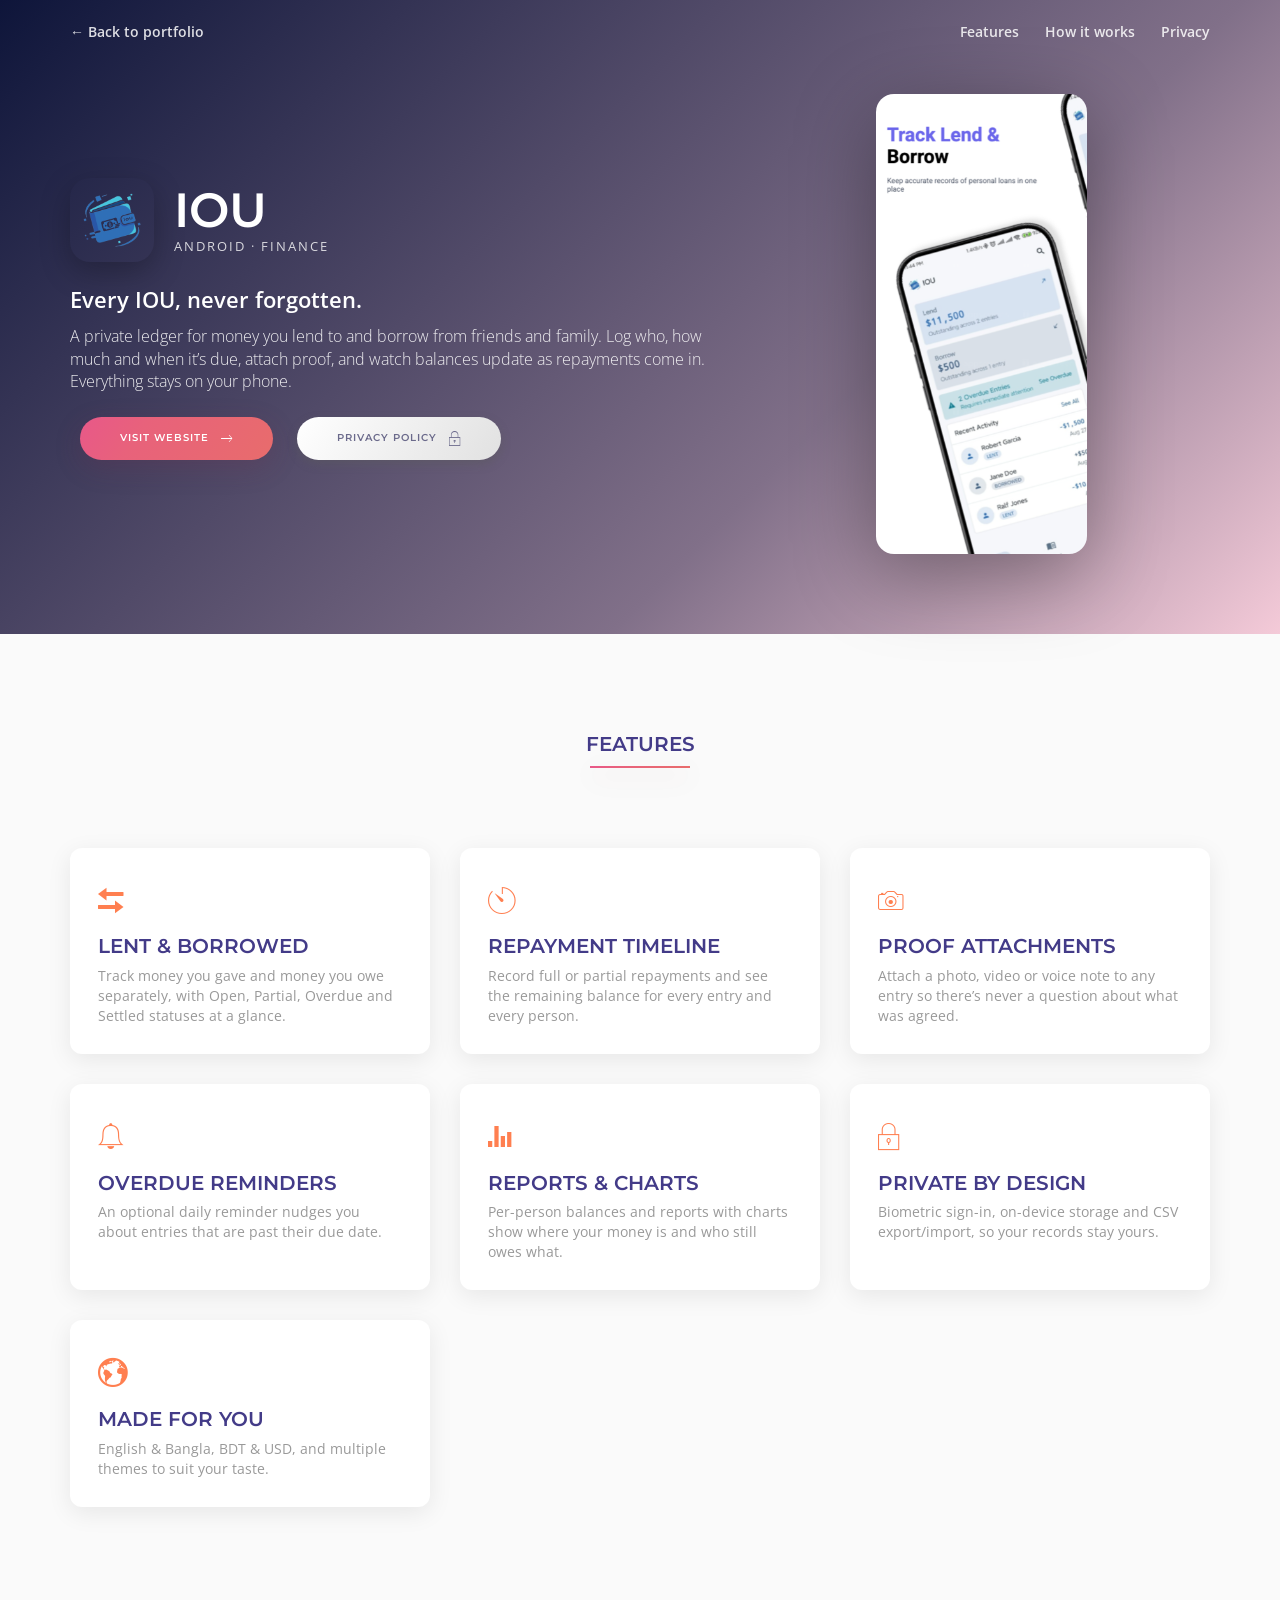
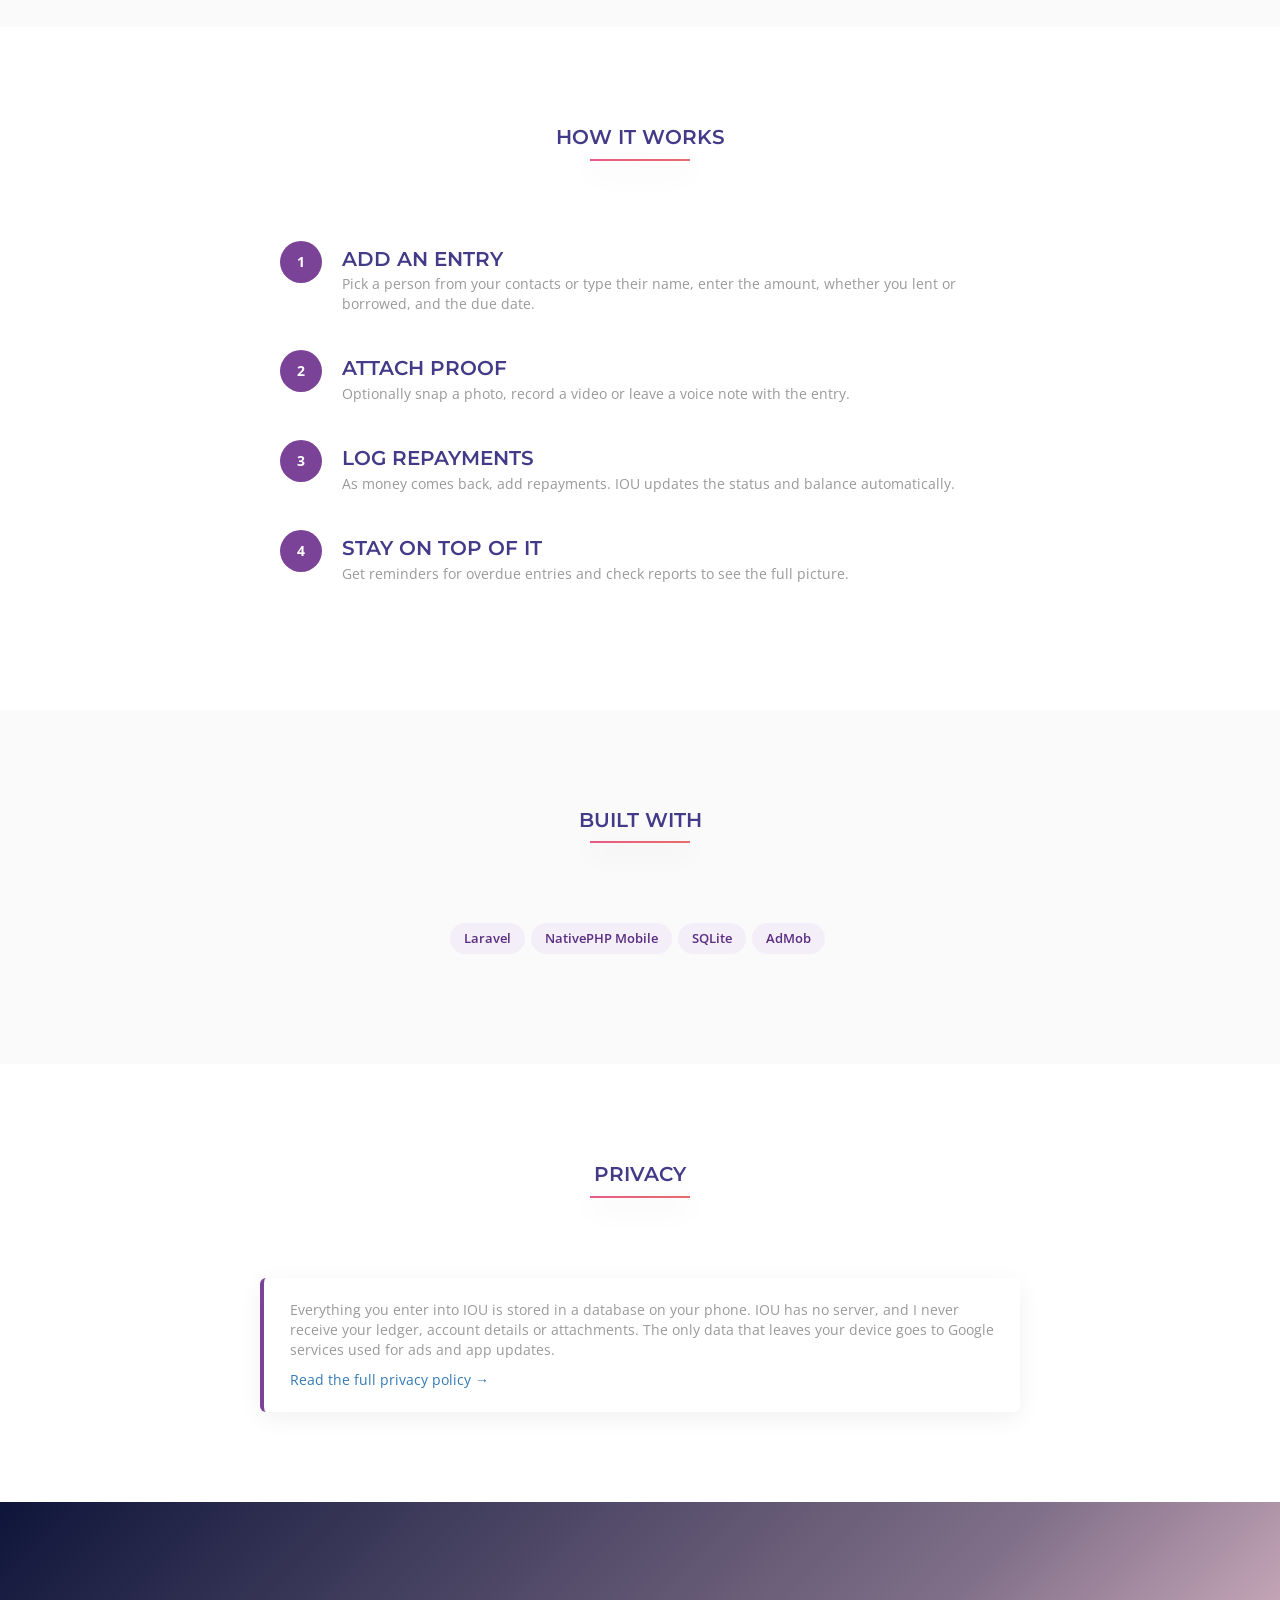
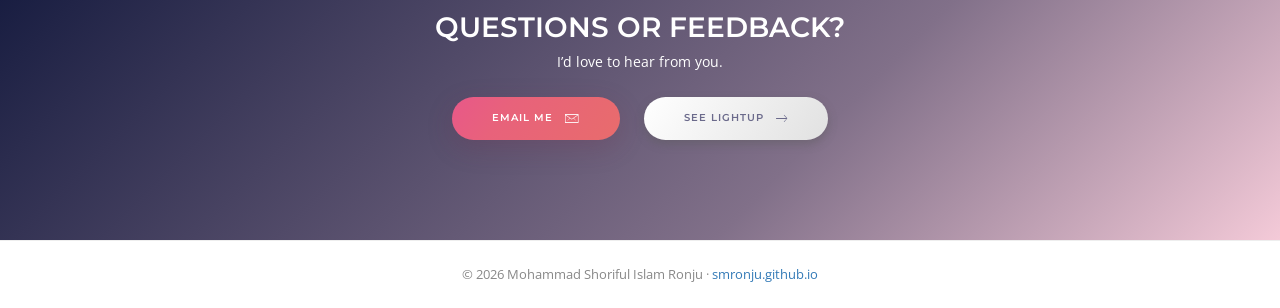
==== iou.html @ 8b8ef230 "Add IOU and LightUp app pages with privacy policies and update navigation links" ====
<!DOCTYPE html>
<html lang="en">
  <head>
    <meta charset="utf-8">
    <meta name="viewport" content="width=device-width, initial-scale=1, shrink-to-fit=no">
    <meta name="description" content="IOU — every IOU, never forgotten. A private Android ledger for money you lend and borrow, by Mohammad Shoriful Islam Ronju.">
    <title>IOU | Every IOU, never forgotten</title>
    <link rel="stylesheet" href="css/bootstrap.min.css">
    <link href="https://fonts.googleapis.com/css?family=Montserrat:400,700" rel="stylesheet">
    <link href="https://fonts.googleapis.com/css?family=Open+Sans:400,600,700" rel="stylesheet">
    <link rel="stylesheet" href="css/ionicons.min.css">
    <link rel="stylesheet" href="css/style.css">
    <link rel="stylesheet" href="css/app-page.css">
  </head>
  <body>
    <div class="gradient-violat">
      <header class="app-topbar">
        <div class="container app-topbar-inner">
          <a href="index.html#apps">&larr; Back to portfolio</a>
          <nav>
            <a href="#features">Features</a>
            <a href="#how-it-works">How it works</a>
            <a href="#privacy">Privacy</a>
          </nav>
        </div>
      </header>

      <section class="app-hero">
        <div class="container">
          <div class="row">
            <div class="col-md-7 col-sm-7 app-hero-text">
              <div class="app-hero-id">
                <img src="images/apps/iou.png" alt="IOU app icon">
                <div>
                  <h1 class="cta-heading text-white">IOU</h1>
                  <p class="text-white">Android &middot; Finance</p>
                </div>
              </div>
              <p class="text-white tagline">Every IOU, never forgotten.</p>
              <p class="text-white lead">A private ledger for money you lend to and borrow from friends and family. Log who, how much and when it&rsquo;s due, attach proof, and watch balances update as repayments come in. Everything stays on your phone.</p>
              <div class="cta-btn-group">
                <a class="btn btn-orange border-none btn-rounded-corner" href="https://iou.haaturey.com" target="_blank" rel="noopener">Visit website <span class="icon-on-button"><i class="ion-ios-arrow-thin-right"></i></span></a>
                <a class="btn btn-white border-none btn-rounded-corner" href="privacy-iou.html">Privacy policy <span class="icon-on-button"><i class="ion-ios-locked-outline"></i></span></a>
              </div>
            </div>
            <div class="col-md-5 col-sm-5 app-hero-media sm-display-none">
              <img class="rounded-card" src="images/apps/iou-slide.png" alt="IOU app screenshot showing lent and borrowed balances">
            </div>
          </div>
        </div>
      </section>
    </div>

    <section id="features" class="padding-top-bottom-90" style="background:#fafafa">
      <div class="container">
        <div class="heading-wraper text-center margin-bottom-80">
          <h4>features</h4>
          <hr class="heading-devider gradient-orange">
        </div>
        <div class="row feature-grid">
          <div class="col-md-4 col-sm-6">
            <div class="feature-card">
              <i class="ion-arrow-swap"></i>
              <h4>Lent &amp; borrowed</h4>
              <p>Track money you gave and money you owe separately, with Open, Partial, Overdue and Settled statuses at a glance.</p>
            </div>
          </div>
          <div class="col-md-4 col-sm-6">
            <div class="feature-card">
              <i class="ion-ios-timer-outline"></i>
              <h4>Repayment timeline</h4>
              <p>Record full or partial repayments and see the remaining balance for every entry and every person.</p>
            </div>
          </div>
          <div class="col-md-4 col-sm-6">
            <div class="feature-card">
              <i class="ion-ios-camera-outline"></i>
              <h4>Proof attachments</h4>
              <p>Attach a photo, video or voice note to any entry so there&rsquo;s never a question about what was agreed.</p>
            </div>
          </div>
          <div class="col-md-4 col-sm-6">
            <div class="feature-card">
              <i class="ion-ios-bell-outline"></i>
              <h4>Overdue reminders</h4>
              <p>An optional daily reminder nudges you about entries that are past their due date.</p>
            </div>
          </div>
          <div class="col-md-4 col-sm-6">
            <div class="feature-card">
              <i class="ion-stats-bars"></i>
              <h4>Reports &amp; charts</h4>
              <p>Per-person balances and reports with charts show where your money is and who still owes what.</p>
            </div>
          </div>
          <div class="col-md-4 col-sm-6">
            <div class="feature-card">
              <i class="ion-ios-locked-outline"></i>
              <h4>Private by design</h4>
              <p>Biometric sign-in, on-device storage and CSV export/import, so your records stay yours.</p>
            </div>
          </div>
          <div class="col-md-4 col-sm-6">
            <div class="feature-card">
              <i class="ion-earth"></i>
              <h4>Made for you</h4>
              <p>English &amp; Bangla, BDT &amp; USD, and multiple themes to suit your taste.</p>
            </div>
          </div>
        </div>
      </div>
    </section>

    <section id="how-it-works" class="padding-top-bottom-90">
      <div class="container">
        <div class="heading-wraper text-center margin-bottom-80">
          <h4>how it works</h4>
          <hr class="heading-devider gradient-orange">
        </div>
        <ol class="how-steps">
          <li>
            <h4>Add an entry</h4>
            <p>Pick a person from your contacts or type their name, enter the amount, whether you lent or borrowed, and the due date.</p>
          </li>
          <li>
            <h4>Attach proof</h4>
            <p>Optionally snap a photo, record a video or leave a voice note with the entry.</p>
          </li>
          <li>
            <h4>Log repayments</h4>
            <p>As money comes back, add repayments. IOU updates the status and balance automatically.</p>
          </li>
          <li>
            <h4>Stay on top of it</h4>
            <p>Get reminders for overdue entries and check reports to see the full picture.</p>
          </li>
        </ol>
      </div>
    </section>

    <section id="built-with" class="padding-top-bottom-90" style="background:#fafafa">
      <div class="container text-center">
        <div class="heading-wraper text-center margin-bottom-80">
          <h4>built with</h4>
          <hr class="heading-devider gradient-orange">
        </div>
        <p><span class="skill-tag">Laravel</span><span class="skill-tag">NativePHP Mobile</span><span class="skill-tag">SQLite</span><span class="skill-tag">AdMob</span></p>
      </div>
    </section>

    <section id="privacy" class="padding-top-bottom-90">
      <div class="container">
        <div class="heading-wraper text-center margin-bottom-80">
          <h4>privacy</h4>
          <hr class="heading-devider gradient-orange">
        </div>
        <div class="privacy-note">
          <p>Everything you enter into IOU is stored in a database on your phone. IOU has no server, and I never receive your ledger, account details or attachments. The only data that leaves your device goes to Google services used for ads and app updates.</p>
          <p><a href="privacy-iou.html">Read the full privacy policy &rarr;</a></p>
        </div>
      </div>
    </section>

    <section class="gradient-violat cta padding-top-bottom-90">
      <div class="container text-center">
        <h3 class="cta-heading text-white">Questions or feedback?</h3>
        <p class="text-white">I&rsquo;d love to hear from you.</p>
        <div class="cta-btn-group">
          <a class="btn btn-orange border-none btn-rounded-corner" href="mailto:smronju@gmail.com">Email me <span class="icon-on-button"><i class="ion-ios-email-outline"></i></span></a>
          <a class="btn btn-white border-none btn-rounded-corner" href="lightup.html">See LightUp <span class="icon-on-button"><i class="ion-ios-arrow-thin-right"></i></span></a>
        </div>
      </div>
    </section>

    <footer class="app-footer">&copy; <span id="year"></span> Mohammad Shoriful Islam Ronju &middot; <a href="index.html">smronju.github.io</a></footer>
    <script>document.getElementById('year').textContent = new Date().getFullYear();</script>
  </body>
</html>
---- css/style.css ----
/****************************************TYPOGRAPHY ***************************************************/
body{
	font-family: 'Open Sans', sans-serif;
	font-size: 14px;
	color: #999999;
}
h1,h2,h3,h4,h5,h6{
	font-family: 'Montserrat', sans-serif;
	color: #433b88;
	font-weight: 600;
	text-transform: uppercase;
}
h1{
	font-size: 3.998em;
}
h2{
	font-size: 2.827em;
}
h3{
	font-size: 1.999em;
}
h4{
	font-size: 1.414em;
}
p{
	font-size: 1em;
	color: #999999;

}

.btn{
	font-family: 'Montserrat', sans-serif;
	font-size: 0.707em;
	text-transform: uppercase;
	font-weight: 600;
	padding:12px 40px;
	box-shadow: 0px 4px 10px 0px rgba(91, 91, 91, 0.45);
	line-height: 1;
	transition: all .5s ease;
	letter-spacing: 1px;
}

.btn-link{
	padding:0;
	box-shadow: none;
}
.icon-on-button{
	margin-left: 8px;
}
.icon-on-button i{
	font-size: 18px;
	vertical-align: middle;
}
.navbar{
	background-color: transparent !important;
	border-color: transparent !important;
	border:0px;
	padding-top: 30px;
	transition: all .5s ease;
}
.navbar-brand{
	padding: 0;
}
.navbar-brand img{
	max-height: 50px;
}
.navbar-default .navbar-nav>li>a {
    font-family: 'Montserrat', sans-serif;
    color: #fff;
    text-transform: uppercase;
}
.navbar-default .navbar-nav>li>a, .navbar-default .navbar-nav>li>a:focus, .navbar-default .navbar-nav>li>a:hover {
    color: #fff;
    background-color: transparent;
}
.navbar-default .navbar-nav>li>a:hover{
	color: #e86c6c;
}
.navbar-nav>li>a.btn-navbar:hover{
	color: #fff;
}
.navbar-default .navbar-nav>.active>a, .navbar-default .navbar-nav>.active>a:focus, .navbar-default .navbar-nav>.active>a:hover {
    color: #fff;
    background-color: transparent;
}
.navbar-nav>li>a.btn-navbar{
	padding-left: 40px;
	padding-right: 40px;
}
.navbar-divider{
	width:100%;
	height: 1px;
	border:0px;
	background-color: rgba(255,255,255,0.1);
	transition: all .5s ease;
}
.colored-nav {
    padding-top: 15px;
    padding-bottom: 15px;
}
.colored-nav .navbar-divider{
	display: none;
}
.cta{
	color: #fff;
}
.cta-btn-group{
	margin-top: 15px;
}
.cta-btn-group .btn{
	margin: 10px;
}
.btn-orange.focus, .btn-orange:focus,.btn-orange.active, .btn-orange:active {
    color: #fff;
    background-color: #286090;
    border-color: #122b40;
}
.btn-white.focus, .btn-white:focus,.btn-white.active, .btn-white:active {
    color: #fff;
    background-color: #286090;
    border-color: #122b40;
}
.btn-violat.focus, .btn-violat:focus,.btn-violat.active, .btn-violat:active {
    color: #fff;
    background-color: #286090;
    border-color: #122b40;
}
/*******************************************HEADER***************************************************/
header{
	background-color: #b7b7b7;
	position: relative;
	display: block;
}
/*******************************************SLIDER HOME***************************************************/
.sliding-card-with-bottom-image .image-container img{
	position: relative;
    margin: 0 auto;
    padding-top: 90px;
}
.image-right-slide-bg{
	background-repeat: no-repeat !important;
    background-position-x: 100%!important;
    background-size: auto 100%!important;
    padding: 18rem 0;
}
.slider-para{
	font-size: 1.414em;
	font-family: 'Montserrat', sans-serif;
}
/*******************************************SLIDER***************************************************/
.slider-content-wraper{
	padding-top: 150px;
	padding-bottom: 150px;
	text-align: center;
	color: #fff;
}

/*******************************************FEATURE**************************************************/
/*.feature{
	position: relative;
	overflow:hidden;
}
.feature-right-image{
	position: absolute;
	width: 100%;
	height: 100%;
}*/
.feature-wiget{
	padding-top: 15px;
	padding-bottom: 15px;
}
.feature-wiget h4, .feature-wiget i{
	color: #433b88;
}
.feature-wiget i{
	font-size: 36px;
}
.feature-wiget h4{
	text-transform: uppercase;
}
.bottom-line{
	position: relative;
	margin-bottom: 20px;
}

.bottom-line:after{
	content: '';
	position: absolute;
	top: 100%;
	width: 35px;
	height: 2px;
	background-color: #0e153a;
	left: 0;
	margin-top: 7px;
	margin-bottom: 5px;
}
/*******************************************CARD*****************************************************/
.card{
	box-shadow: 0px 4px 15px 0px rgba(191, 195, 198, 0.29);
}
.card-title{
	color: #5a5a5a;
	text-transform: initial;
}
.card-block{
	padding:4rem;
}
/*******************************************TESTIMONIAL**********************************************/
.heading-wraper{
	margin-bottom: 120px;
}
.heading-wraper h3{
	color: #fff;
	text-transform: uppercase;
}
.heading-wraper .heading-devider{
	margin:0 auto;
	width: 100px;
	height: 2px;
	border:0px;
}
.testimonial-container{
	background-color: #fff;
	box-shadow: 0px 8px 21px 0px rgba(26, 31, 66, 0.29);
}
.testimonial-content{
	padding: 2rem 8rem;
    position: relative;
    top: -45px;
    color: #5a5a5a;
    font-weight: 600;
}
.testimonial-speech{
	font-size: 16px;
	text-align: center;
	font-family: 'Open Sans', sans-serif;
	color: #5a5a5a;
}
.testimonial-container .client-details{
	position: relative;
	top: -45px;
}
.testimonial-container .client-details img{
	border-radius: 50%;
	margin-bottom: 25px;
}
.client-designation{
	margin-bottom: 0px;
	font-size: 10px;
	text-transform: uppercase;
	color: #999999;
	font-family: 'Montserrat', sans-serif;
}
.client-name{
	margin-bottom: 0px;
	font-size: 16px;
	font-family: 'Montserrat', sans-serif;
	text-transform: capitalize;
	font-weight: 400;
}
ul.social-list{
	margin: 0;
	padding: 0;
	list-style-type: none;
}
ul.social-list li{
	margin: 0;
	padding: 0;
	display: inline-block;
}
ul.social-list li a{
	display: block;
    font-size: 2rem;
    padding: 0.2rem;
    color: #999999;
}
ul.social-list li a:hover, ul.social-list li a:focus{
	color: #0e153a;
}

.owl-wrapper-outer{
	padding-top: 60px;
	margin-top: -60px;
}
/*******************************************CUSTOMER SUPPORT*****************************************/
.customer-support-content{
	padding-left: 15px;
	padding-right: 15px;
}
/*******************************************SUBSCRIPTION*********************************************/
.sunscription-wraper-outer{
	box-shadow: 0px 8px 21px 0px rgba(191, 195, 198, 0.29);
}
.subscription-wraper h3{
	text-transform: uppercase;
	color: #433b88;
}
.subscription-wraper p{
	color: #5a5a5a;
}
.subscription-form .form-group{
	width: 65%;
	margin: 0 auto;
}
.subscription-form .form-control{
	border-radius: 50px;
	margin-bottom: 25px;
	margin-top: 25px;
	height: 40px;
}
.newsletter{
	background-color: #f1f6fa
}

/*******************************************FOOTER***************************************************/
.footer-list-wiget h4{
	color: #433b88;
	text-transform: uppercase;
}
.footer-list-wiget .list-group-item{
	border: 0px;
	background-color: transparent!important;
	padding-left: 0;
	font-family: 'Open Sans', sans-serif;
	color: #999999;
}
.footer-devider{
	background-color: rgb(235, 235, 235);
}
.footer-end-line{
	height: 25px;
	background-color: #433b88;
	width: 100%;
	margin: 0;
	padding: 0;

}
.logo-colored,.logo-white{
	display: inline-block;
    font-size: 28px;
    font-weight: 600;
    text-transform: uppercase;
}
.logo-colored img,.logo-white img{
	display: inline-block;
    text-transform: uppercase;
    max-height: 50px;
    margin-right: 10px;

}
.logo-white{
	color: #fff;
}
.logo-colored{
	color: #e8617d;
}
.footer-left-content{
	margin-bottom: 50px;
}
.footer-left-content .content{
	margin-top: 15px;
}
.footer-list-wiget .list-group{
	margin-top: 26px;
}
.padding-top-120{
	padding-top: 120px;
}
/*******************************************ELEMENT STYLES*******************************************/
.btn-orange,.btn-violat{
	color: #fff;
}
.btn-violat,.gradient-violat {
  background-image: -moz-linear-gradient( 135deg, rgb(244,202,216) 0%, rgb(129,112,137) 35%, rgb(14,21,58) 100%);
  background-image: -webkit-linear-gradient( 135deg, rgb(244,202,216) 0%, rgb(129,112,137) 35%, rgb(14,21,58) 100%);
  background-image: -ms-linear-gradient( 135deg, rgb(244,202,216) 0%, rgb(129,112,137) 35%, rgb(14,21,58) 100%);
}
.btn-orange,.gradient-orange {
  background-image: -webkit-linear-gradient(35deg, rgb(232,88,137) 0%, rgb(232,98,123) 32%, rgb(232,108,108) 100%);
  background-image: -o-linear-gradient(35deg, rgb(232,88,137) 0%, rgb(232,98,123) 32%, rgb(232,108,108) 100%);
  background-image: linear-gradient(125deg, rgb(232,88,137) 0%, rgb(232,98,123) 32%, rgb(232,108,108) 100%);
  box-shadow: 0px 8px 27px 0px rgba(116, 44, 69, 0.21);
}

.btn-white,.gradient-white{
	background-image:
    linear-gradient(125deg, #ffffff, #e1e1e1);
    color: #6b6a8b;
}
.border-none{
	border: 0px !important;
}
.btn-rounded-corner{
	border-radius: 50px;
}
.btn-video{
	display: inline-block;
	vertical-align: middle;
	white-space: nowrap;
	cursor: pointer;
    -webkit-user-select: none;
}
.text-center{
	text-align: center;
}
.img-responsive{
	max-width:100%;
}
.text-violat{
	color: #6b6a8b;
}
.padding-top-bottom-120{
	padding-top: 120px;
	padding-bottom: 120px;
}
.padding-top-bottom-90{
	padding-top: 90px;
	padding-bottom: 90px;
}
.bg-image{
	background-repeat: no-repeat !important;
    background-size: cover !important;
    background-position: center!important;
}
.margin-bottom-30{
	margin-bottom: 30px;
}
.margin-top-30{
	margin-top: 3  0px;
}
.overflow-x-hidden{
	overflow-x: hidden;
}
.text-white{
	color: #fff;
}
.bg-fit{
	background-repeat: no-repeat !important;
    background-size: cover !important;
    background-position: center !important;
}
.bg-image-fit-50{
	background-repeat: no-repeat !important;
    background-position-x: 100%!important;
    background-size: 50% 100% !important;
}
.btn-navbar{
	line-height: 1;
}
.btn-link i{
	font-size: 18px;
    vertical-align: middle;
}
.btn-video{
	text-transform: uppercase;
	transition: all .5s ease;
}
.btn-video:hover{
	text-decoration: none;
	color: #e86c6c;
}
.btn-video:hover .icon-rounded{
  border-color: #e86c6c;
  box-shadow: 0px 8px 27px 0px rgba(116, 44, 69, 0.21);
  color: #e86c6c;
}
.btn.gradient-orange:hover{
	background-color: #e86c6c!important;
	background-image: none!important;
}
.btn-orange.active, .btn-orange:active{
	color: #fff;
	background-image: -webkit-linear-gradient(35deg, rgb(232,88,137) 0%, rgb(232,98,123) 32%, rgb(232,108,108) 100%);
    background-image: -o-linear-gradient(35deg, rgb(232,88,137) 0%, rgb(232,98,123) 32%, rgb(232,108,108) 100%);
    background-image: linear-gradient(125deg, rgb(232,88,137) 0%, rgb(232,98,123) 32%, rgb(232,108,108) 100%);
    border:0px;
    border-color: transparent;
}
.btn-violat.active, .btn-violat:active{
	color: #fff;
	background-image: -moz-linear-gradient( 135deg, rgb(244,202,216) 0%, rgb(129,112,137) 35%, rgb(14,21,58) 100%);
    background-image: -webkit-linear-gradient( 135deg, rgb(244,202,216) 0%, rgb(129,112,137) 35%, rgb(14,21,58) 100%);
    background-image: -ms-linear-gradient( 135deg, rgb(244,202,216) 0%, rgb(129,112,137) 35%, rgb(14,21,58) 100%);
    border:0px;
    border-color: transparent;
}
.btn-violat:hover,.btn-white:hover{
	background-image: -webkit-linear-gradient(35deg, rgb(232,88,137) 0%, rgb(232,98,123) 32%, rgb(232,108,108) 100%);
    background-image: -o-linear-gradient(35deg, rgb(232,88,137) 0%, rgb(232,98,123) 32%, rgb(232,108,108) 100%);
    background-image: linear-gradient(125deg, rgb(232,88,137) 0%, rgb(232,98,123) 32%, rgb(232,108,108) 100%);
    border:0px;
    border-color: transparent;
}

.icon-rounded{
	width: 49px;
    height: 49px;
    display: inline-block;
    border-radius: 50%;
    background-color: #fff;
    vertical-align: middle;
    position: relative;
    margin-right: 5px;
    transition: all .5s ease;
}
.icon-rounded i{
	font-size: 3rem;
	line-height: 30px;
	height:30px;
	width: 30px;
	margin: auto;
	position: absolute;
	top: 0; left: 0; bottom: 0; right: 0;
	margin-left: 12px;
	transition: all .5s ease;

}
/*******************************************BACKGROUND-STYLES****************************************/
.bg-transparent{
	background-color: transparent;
}
.max-width-100{
	max-width: 100% !important;
}
.italic{
	font-style: italic;
}
.blog-category{
	text-transform: uppercase;
	color: #433b88 !important;
	font-weight: 600;
}
.margin-bottom-80{
	margin-bottom: 80px;
}
.margin-bottom-25{
	margin-bottom:25px;
}
.padding-top-90{
	padding-top: 90px;
}
.margin-top-bottom-30{
	margin-top: 30px;
	margin-bottom: 30px;
}
.bordered-ios{
	background-color: transparent;
	border-color: #fff;
	border:1px solid;
}

/*******************************************SCROLL TOP ICON*****************************************/
.display-none{
	display: none;
	transition: all .5s ease;
}
.scroll-top-div {
    position: fixed;
    width: 45px;
    height: 45px;
    top: calc(100vh - 70px);
    left: calc(100vw - 62px);
    cursor: pointer;
    transition: all .5s ease;
}
.scroll-top-icon-container{
	position: relative;
    display: table;
    width: 100%;
    height: 100%;
    background-image: -webkit-linear-gradient(35deg, rgb(232,88,137) 0%, rgb(232,98,123) 32%, rgb(232,108,108) 100%);
    background-image: -o-linear-gradient(35deg, rgb(232,88,137) 0%, rgb(232,98,123) 32%, rgb(232,108,108) 100%);
    background-image: linear-gradient(125deg, rgb(232,88,137) 0%, rgb(232,98,123) 32%, rgb(232,108,108) 100%);
    color: #fff;
}
.scroll-top-icon-container i{
	display: table-cell;
    vertical-align: middle;
    text-align: center;
    font-size: 28px;
}
/*******************************************OVERLAY*************************************************/
@media screen and (max-width: 768px) {
    .sm-padding-top-bottom-50-75 {
        padding-top: 50px;
        padding-bottom: 75px;
    }
    .testimonial-content{
    	padding:0.5rem 1rem;
    }
    .sm-display-none{
		display: none;
	}
	.image-right-slide-wraper .image-right-slide-content{
		text-align: center;
	}
	.image-right-slide-bg{
		background-image: none!important;
	}
	.image-right-slide-bg{
		padding:4rem 15px;
	}
	.home-slider h2{
		font-size: 1.999em;
	}
	.home-slider .slider-para{
		font-size: 1em;
	}
	.padding-top-bottom-120{
		padding-top: 75px;
		padding-bottom: 75px;
	}
	.padding-top-bottom-90{
		padding-top: 60px;
		padding-bottom: 60px;
	}
	.padding-top-120{
		padding-top: 75px;
	}
	.padding-top-90{
		padding-top: 60px;
	}
	.card-block{
		padding: 2rem;
	}
	.navbar{
	    background-image: -webkit-linear-gradient(305deg, rgb(232,88,137) 0%, rgb(232,98,123) 32%, rgb(232,108,108) 100%);
	    background-image: -o-linear-gradient(305deg, rgb(232,88,137) 0%, rgb(232,98,123) 32%, rgb(232,108,108) 100%);
	    background-image: linear-gradient(35deg, rgb(232,88,137) 0%, rgb(232,98,123) 32%, rgb(232,108,108) 100%);
	}
	.navbar-divider{
		display: none;
	}
	.navbar-toggle{
		margin-top: 2px;
	}
	.logo-colored img, .logo-white img{
		max-height: 40px;
	}
}
@media screen and (min-width: 769px){
	.image-right-slide-wraper{
		display: table;
		width: 100%;
	}
	.image-right-slide-wraper .image-right-slide-content{
		display: table-cell;
	    vertical-align: middle;
	    float: none;
	}
	.image-right-slide-wraper .image-container{
		float: none;
    	display: table-cell;
	}
}


/***************************************OWL CAROUSEL ******************************************************************/

.owl-theme .owl-controls .owl-page span{
	background: #fff;
}
.owl-theme .owl-controls .owl-buttons div{
	font-size: 45px;
	background-color: transparent;
	color: #fff;
}
.home-slider .owl-controls{
	position: absolute;
    width: 100%;
    top: calc(50% - 35px);
}
.home-slider .owl-buttons{
	position: relative;
}
.home-slider .owl-prev{
	position: absolute;
	left: 0;
}
.home-slider .owl-next{
	position: absolute;
	right: 0;
}
---- css/app-page.css ----
.app-topbar{padding:22px 0;background:transparent;}
.app-topbar-inner:before,.app-topbar-inner:after{display:none;}
.app-topbar-inner{display:flex;align-items:center;justify-content:space-between;}
.app-topbar a{color:#fff;opacity:.85;font-weight:600;}
.app-topbar a:hover,.app-topbar a:focus{color:#fff;opacity:1;text-decoration:none;}
.app-topbar nav a{margin-left:22px;}
.app-hero{padding:30px 0 80px;}
.app-hero > .container > .row{display:flex;align-items:center;flex-wrap:wrap;}
.app-hero-id{display:flex;align-items:center;margin-bottom:22px;}
.app-hero-id img{width:84px;height:84px;border-radius:20px;margin-right:20px;flex-shrink:0;box-shadow:0 10px 30px rgba(0,0,0,.25);}
.app-hero-id h1{font-size:48px;margin:0;}
.app-hero-id p{margin:0;opacity:.8;text-transform:uppercase;letter-spacing:2px;font-size:13px;}
.app-hero .tagline{font-size:22px;font-weight:600;margin-bottom:10px;}
.app-hero .lead{font-size:16px;opacity:.9;margin-bottom:10px;}
.app-hero-media{text-align:center;}
.app-hero-media img{max-height:460px;max-width:100%;filter:drop-shadow(0 20px 40px rgba(0,0,0,.35));}
.app-hero-media img.rounded-card{border-radius:18px;}
.app-hero-media img.logo-art{filter:none;}
.feature-grid{display:flex;flex-wrap:wrap;}
.feature-grid > [class*="col-"]{display:flex;}
.feature-card{background:#fff;border-radius:12px;box-shadow:0 6px 24px rgba(0,0,0,.08);padding:28px;margin-bottom:30px;width:100%;}
.feature-card i{font-size:34px;color:#ff7f50;display:block;margin-bottom:12px;}
.feature-card h4{margin:0 0 8px;}
.feature-card p{margin:0;}
.how-steps{counter-reset:step;list-style:none;padding:0;max-width:720px;margin:0 auto;}
.how-steps li{counter-increment:step;position:relative;padding:0 0 26px 62px;}
.how-steps li:before{content:counter(step);position:absolute;left:0;top:0;width:42px;height:42px;border-radius:50%;background:#7b4397;color:#fff;font-weight:700;text-align:center;line-height:42px;}
.how-steps h4{margin:0 0 4px;padding-top:8px;}
.skill-tag{display:inline-block;margin:0 6px 10px 0;padding:6px 14px;border-radius:20px;background:#f3eef8;color:#5a2d82;font-size:13px;font-weight:600;}
.privacy-note{max-width:760px;margin:0 auto;background:#fff;border-left:4px solid #7b4397;border-radius:6px;padding:22px 26px;box-shadow:0 6px 24px rgba(0,0,0,.06);}
.privacy-note p:last-child{margin-bottom:0;}
.app-footer{border-top:1px solid #eee;padding:24px 16px;text-align:center;color:#888;font-size:13px;}
@media (max-width:767px){
  .app-topbar nav{display:none;}
  .app-hero{padding:10px 0 50px;}
  .app-hero-id h1{font-size:36px;}
  .app-hero > .container > .row > [class*="col-"],.feature-grid > [class*="col-"]{width:100%;}
}
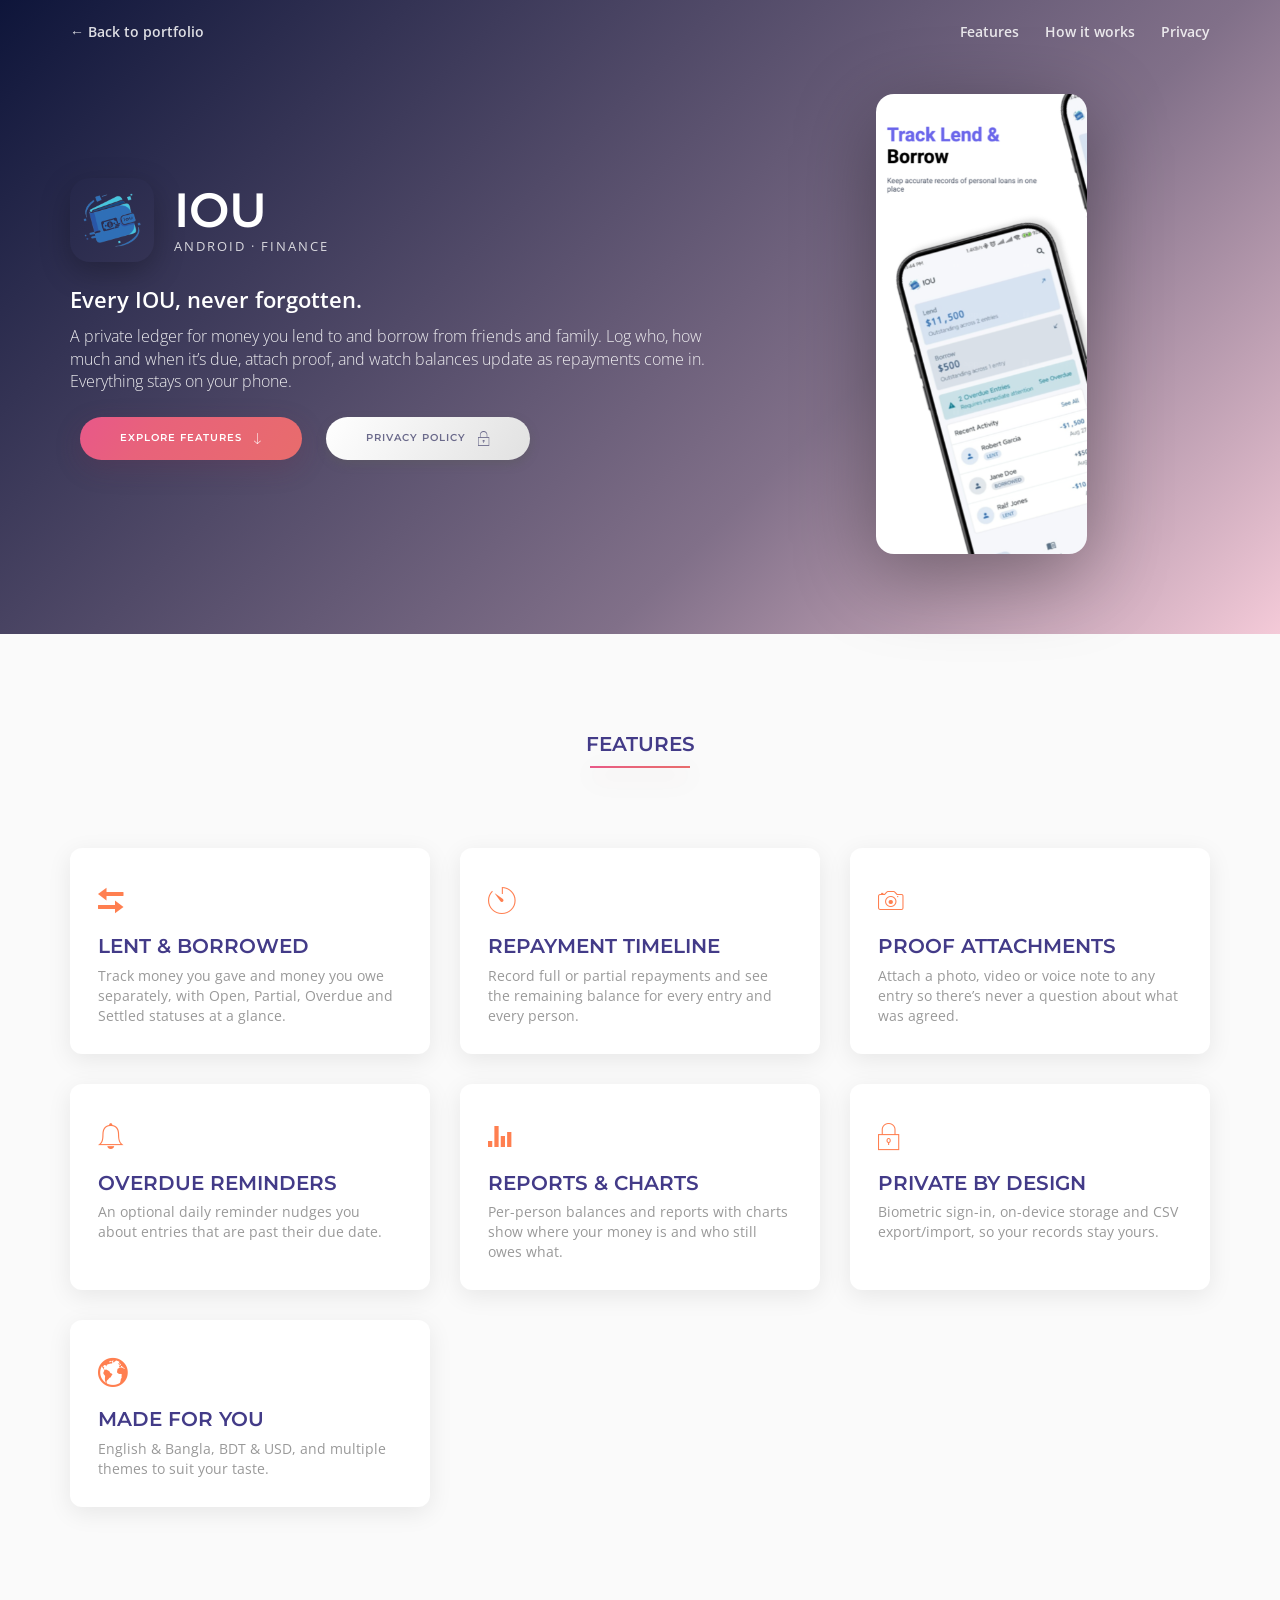
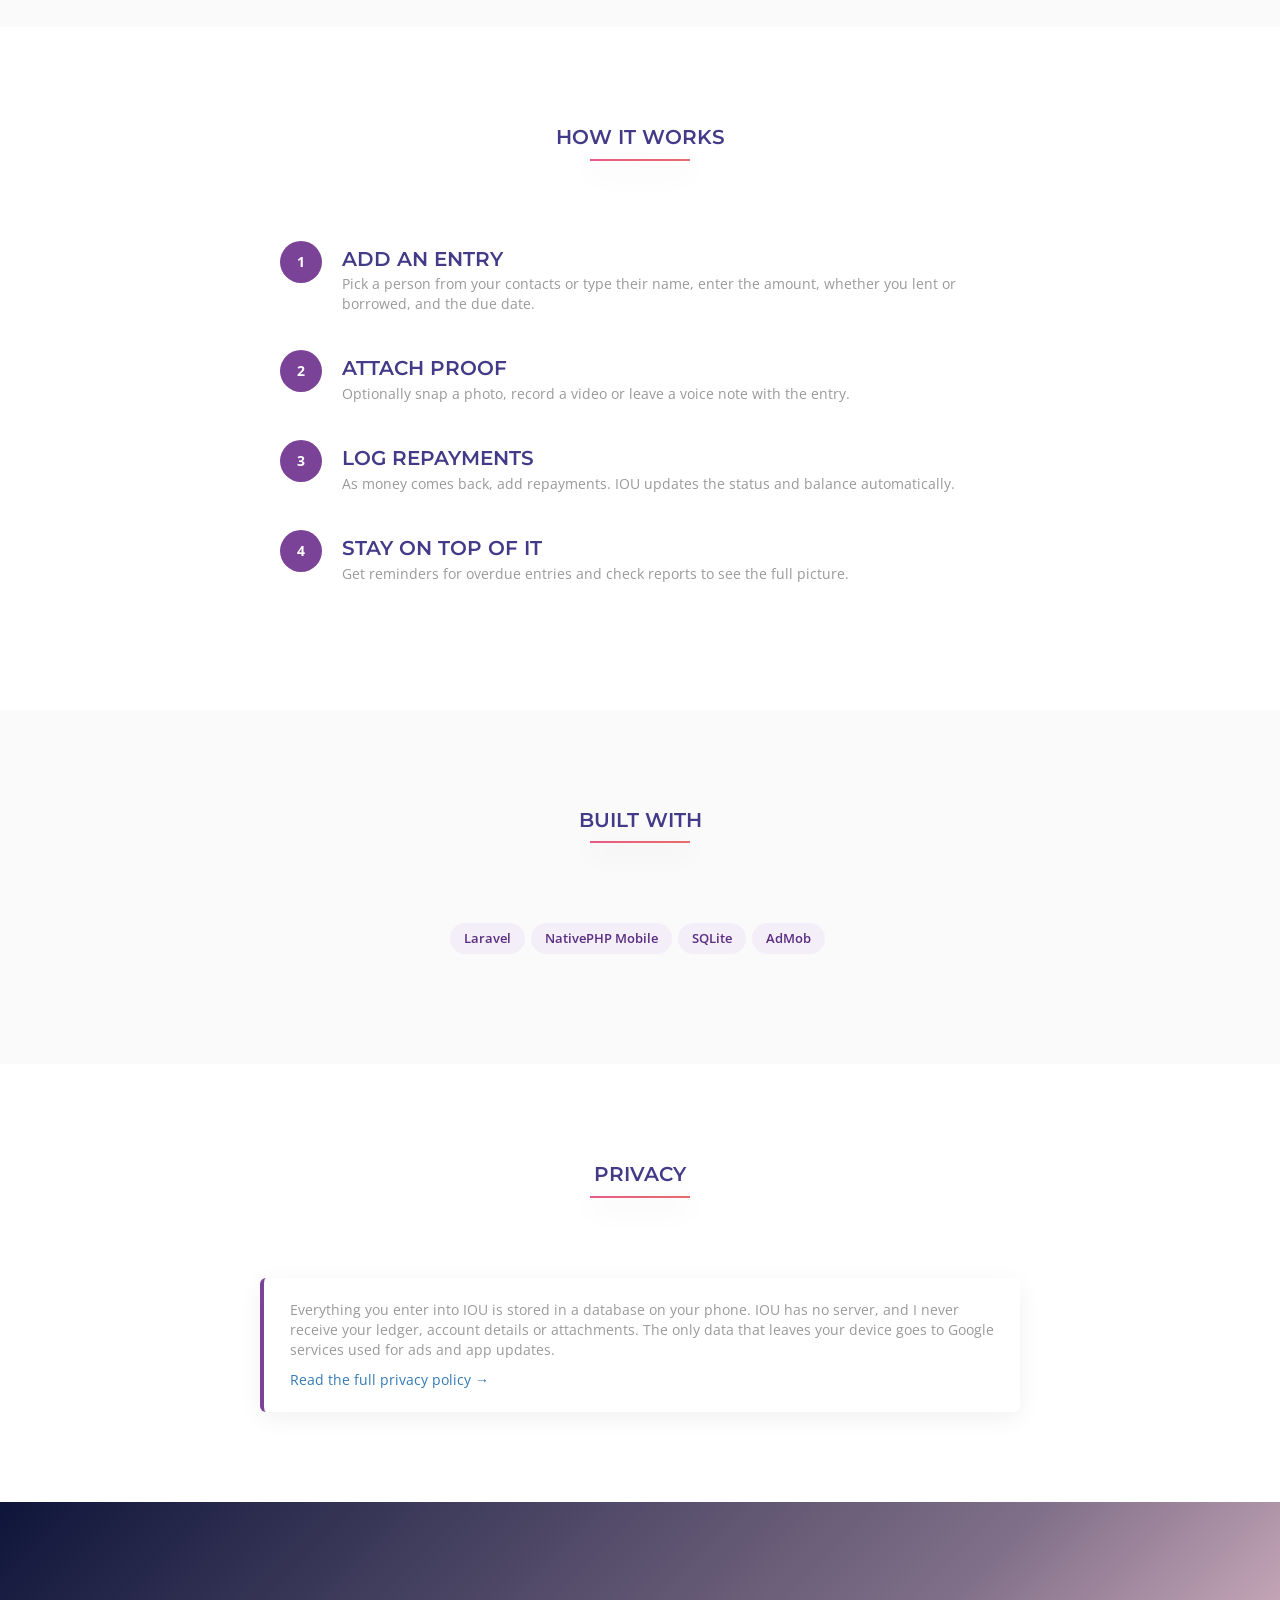
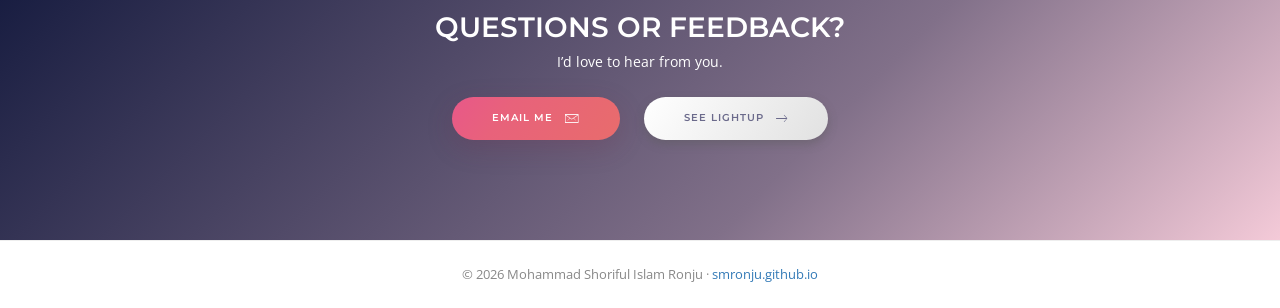
==== commit c879a9f3: "Update IOU app call-to-action button to link to features section" ====
--- a/iou.html
+++ b/iou.html
@@ -39,7 +39,7 @@
               <p class="text-white tagline">Every IOU, never forgotten.</p>
               <p class="text-white lead">A private ledger for money you lend to and borrow from friends and family. Log who, how much and when it&rsquo;s due, attach proof, and watch balances update as repayments come in. Everything stays on your phone.</p>
               <div class="cta-btn-group">
-                <a class="btn btn-orange border-none btn-rounded-corner" href="https://iou.haaturey.com" target="_blank" rel="noopener">Visit website <span class="icon-on-button"><i class="ion-ios-arrow-thin-right"></i></span></a>
+                <a class="btn btn-orange border-none btn-rounded-corner" href="#features">Explore features <span class="icon-on-button"><i class="ion-ios-arrow-thin-down"></i></span></a>
                 <a class="btn btn-white border-none btn-rounded-corner" href="privacy-iou.html">Privacy policy <span class="icon-on-button"><i class="ion-ios-locked-outline"></i></span></a>
               </div>
             </div>
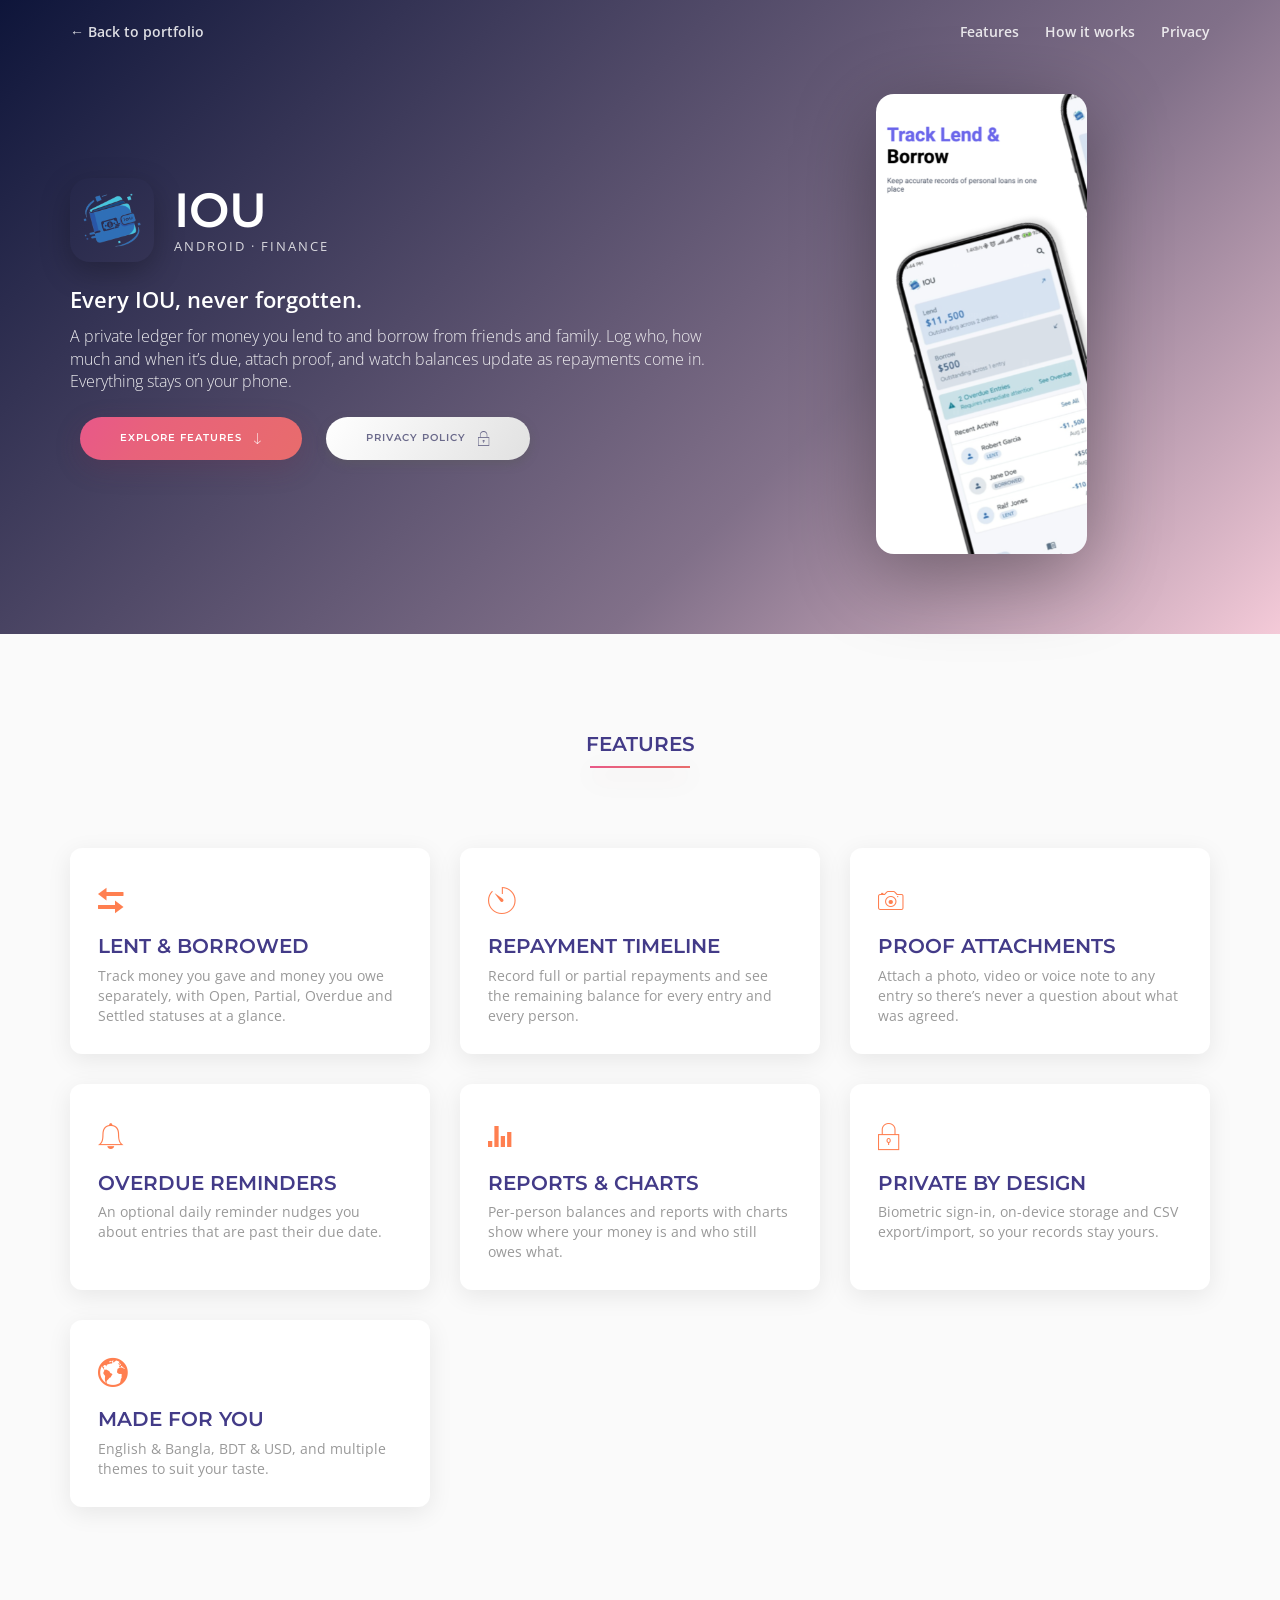
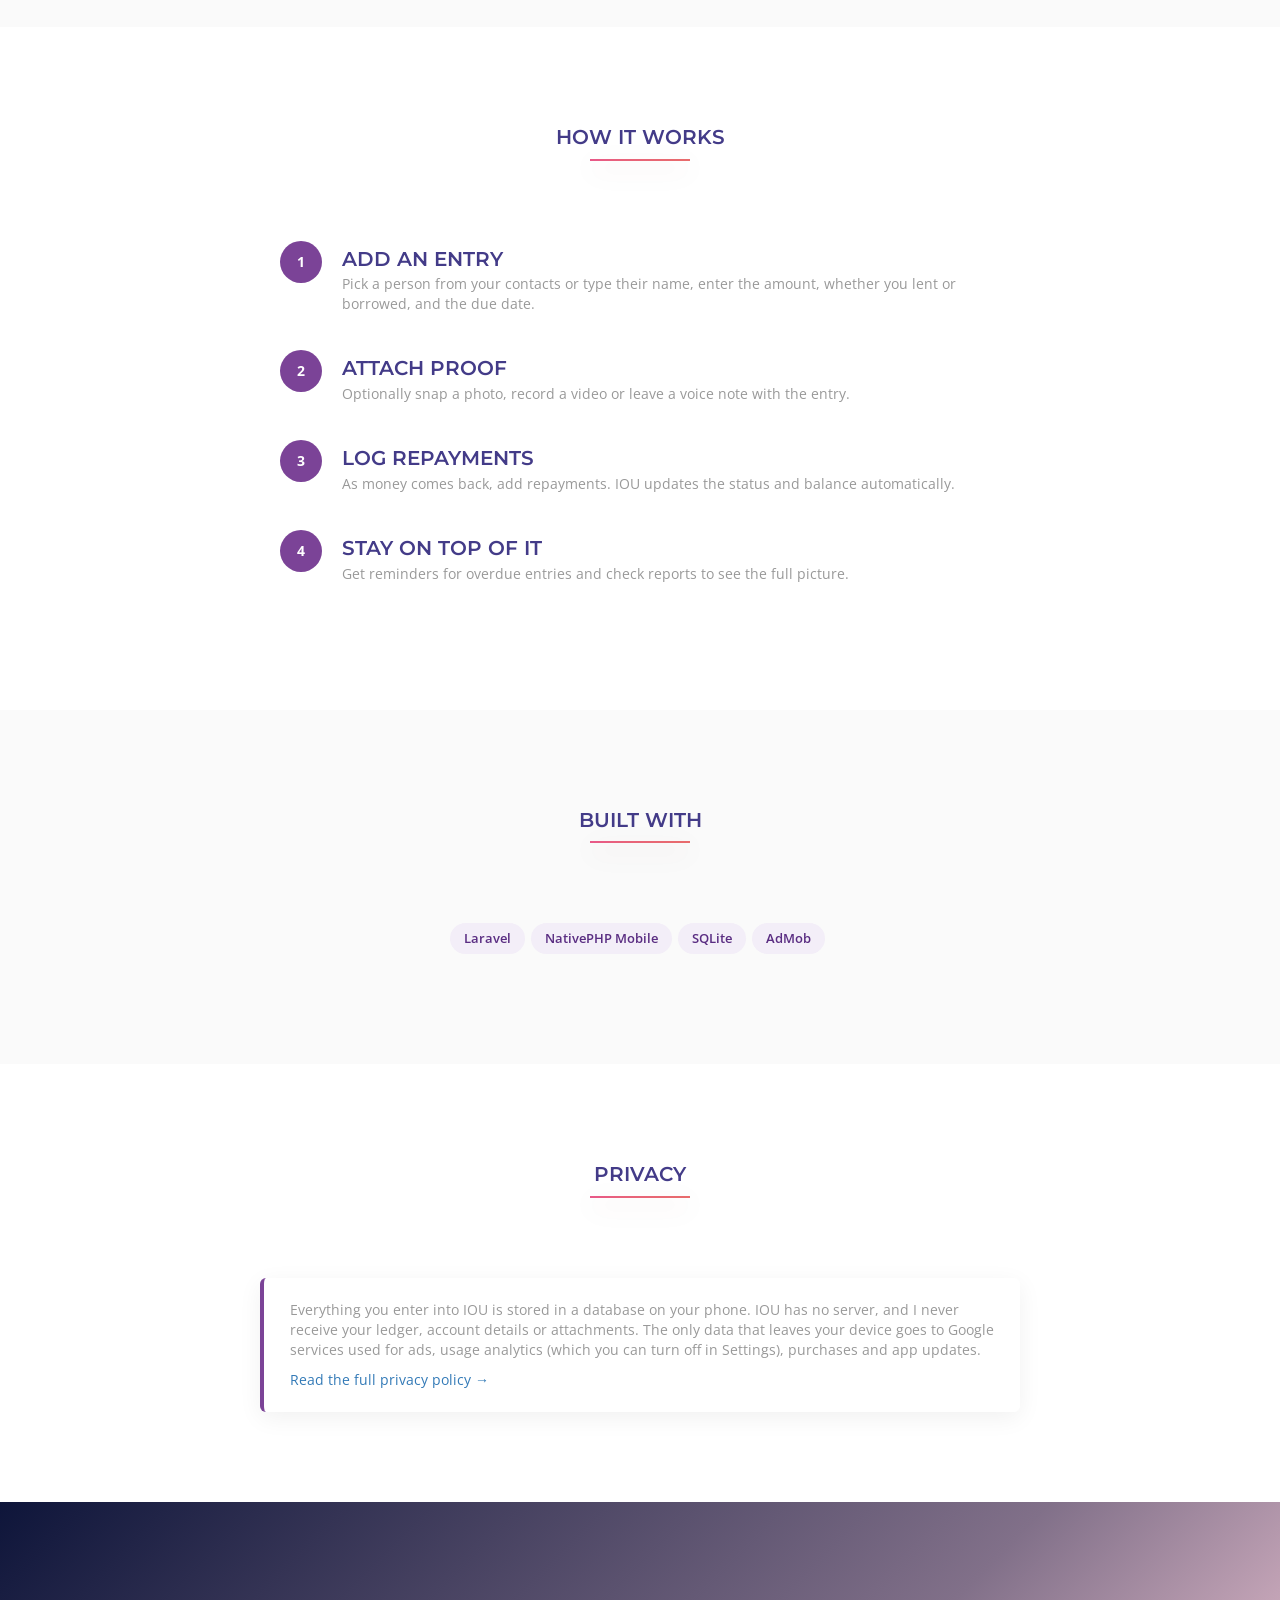
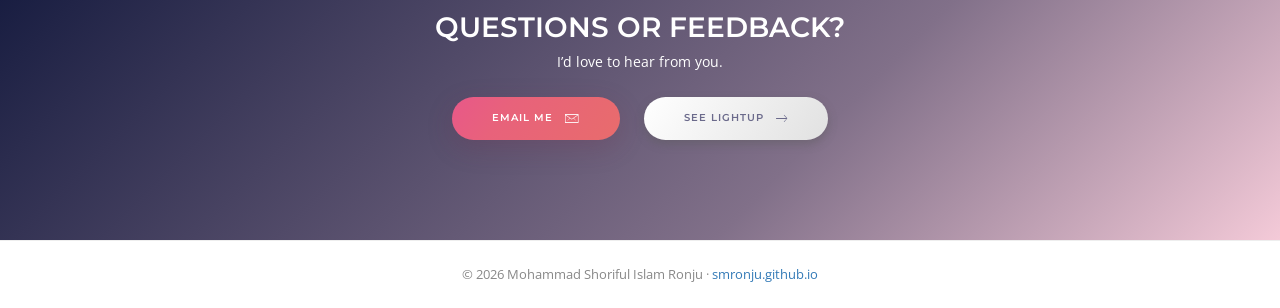
==== commit cbd2a93d: "Update IOU privacy policy for Google Analytics for Firebase and Remove Ads purchase" ====
--- a/iou.html
+++ b/iou.html
@@ -5,6 +5,8 @@
     <meta name="viewport" content="width=device-width, initial-scale=1, shrink-to-fit=no">
     <meta name="description" content="IOU — every IOU, never forgotten. A private Android ledger for money you lend and borrow, by Mohammad Shoriful Islam Ronju.">
     <title>IOU | Every IOU, never forgotten</title>
+    <link rel="icon" href="images/apps/iou.png" type="image/png">
+    <link rel="apple-touch-icon" href="images/apps/iou.png">
     <link rel="stylesheet" href="css/bootstrap.min.css">
     <link href="https://fonts.googleapis.com/css?family=Montserrat:400,700" rel="stylesheet">
     <link href="https://fonts.googleapis.com/css?family=Open+Sans:400,600,700" rel="stylesheet">
@@ -155,7 +157,7 @@
           <hr class="heading-devider gradient-orange">
         </div>
         <div class="privacy-note">
-          <p>Everything you enter into IOU is stored in a database on your phone. IOU has no server, and I never receive your ledger, account details or attachments. The only data that leaves your device goes to Google services used for ads and app updates.</p>
+          <p>Everything you enter into IOU is stored in a database on your phone. IOU has no server, and I never receive your ledger, account details or attachments. The only data that leaves your device goes to Google services used for ads, usage analytics (which you can turn off in Settings), purchases and app updates.</p>
           <p><a href="privacy-iou.html">Read the full privacy policy &rarr;</a></p>
         </div>
       </div>
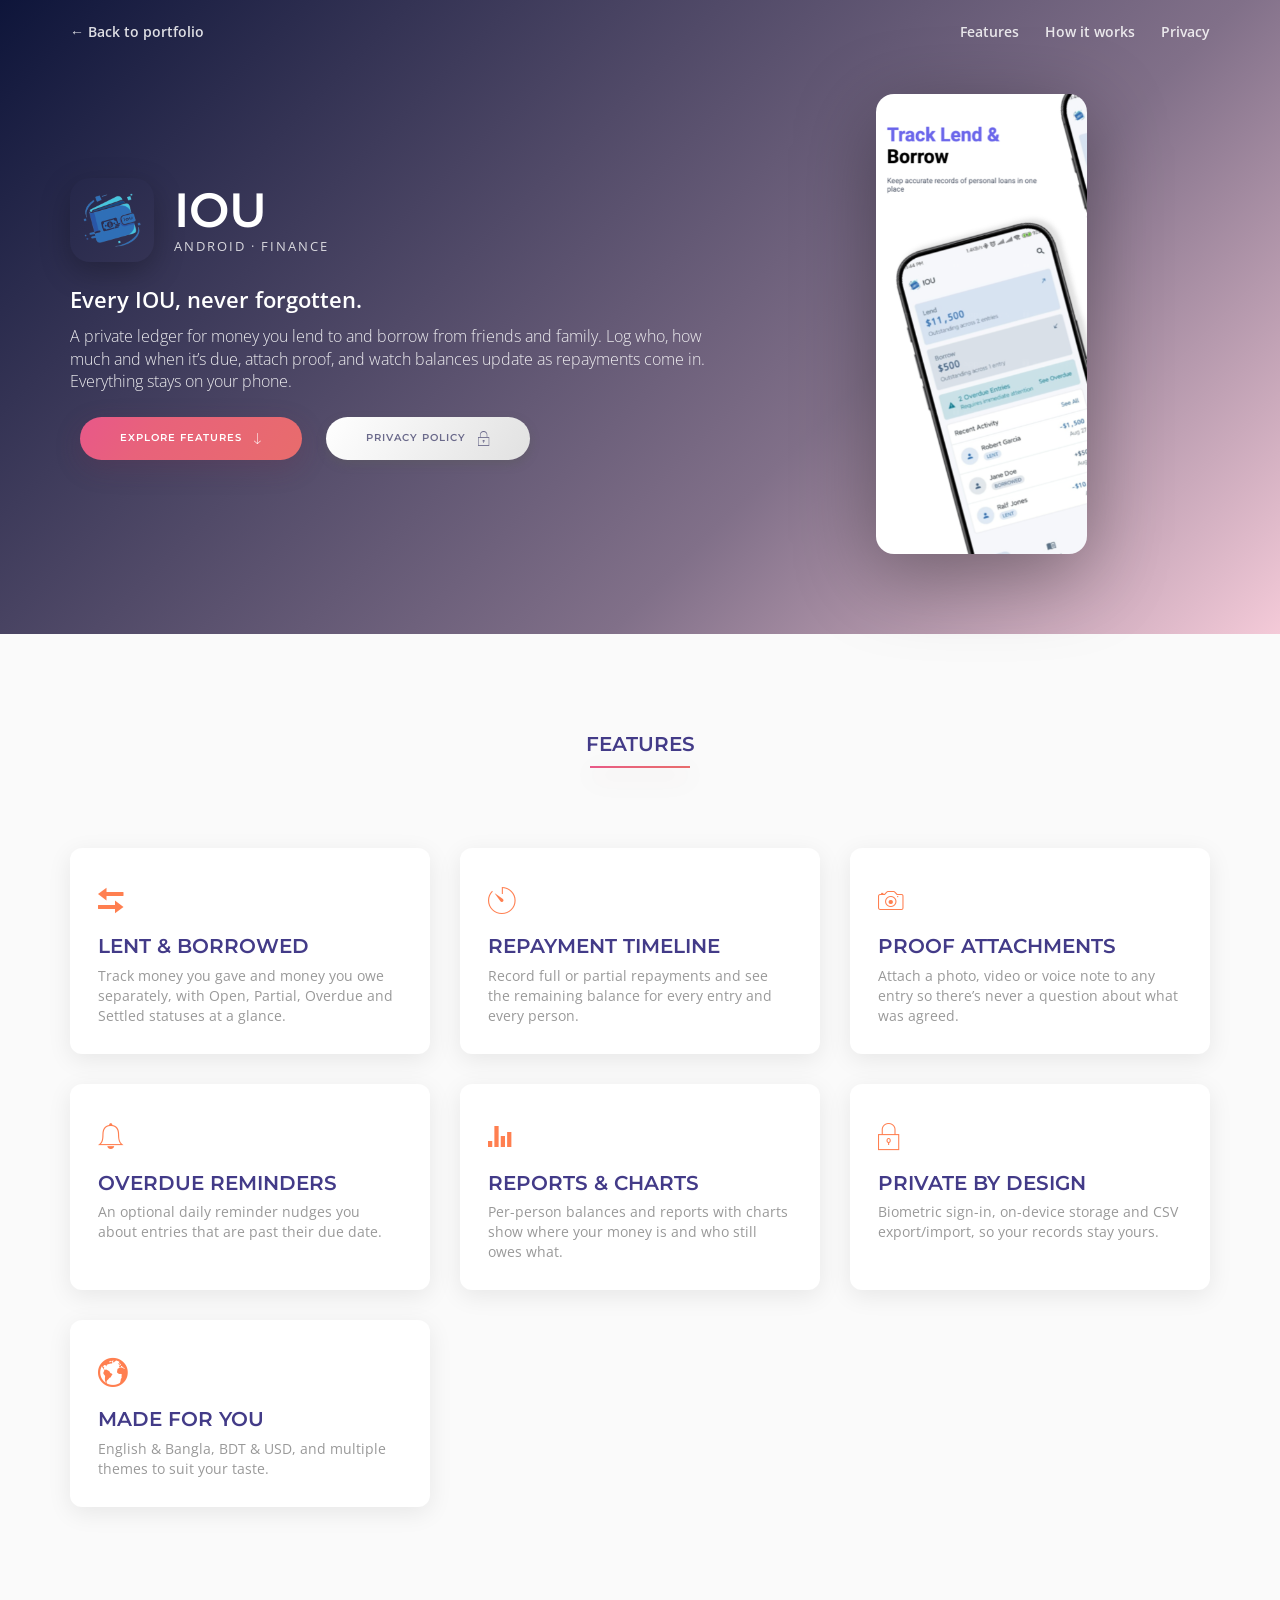
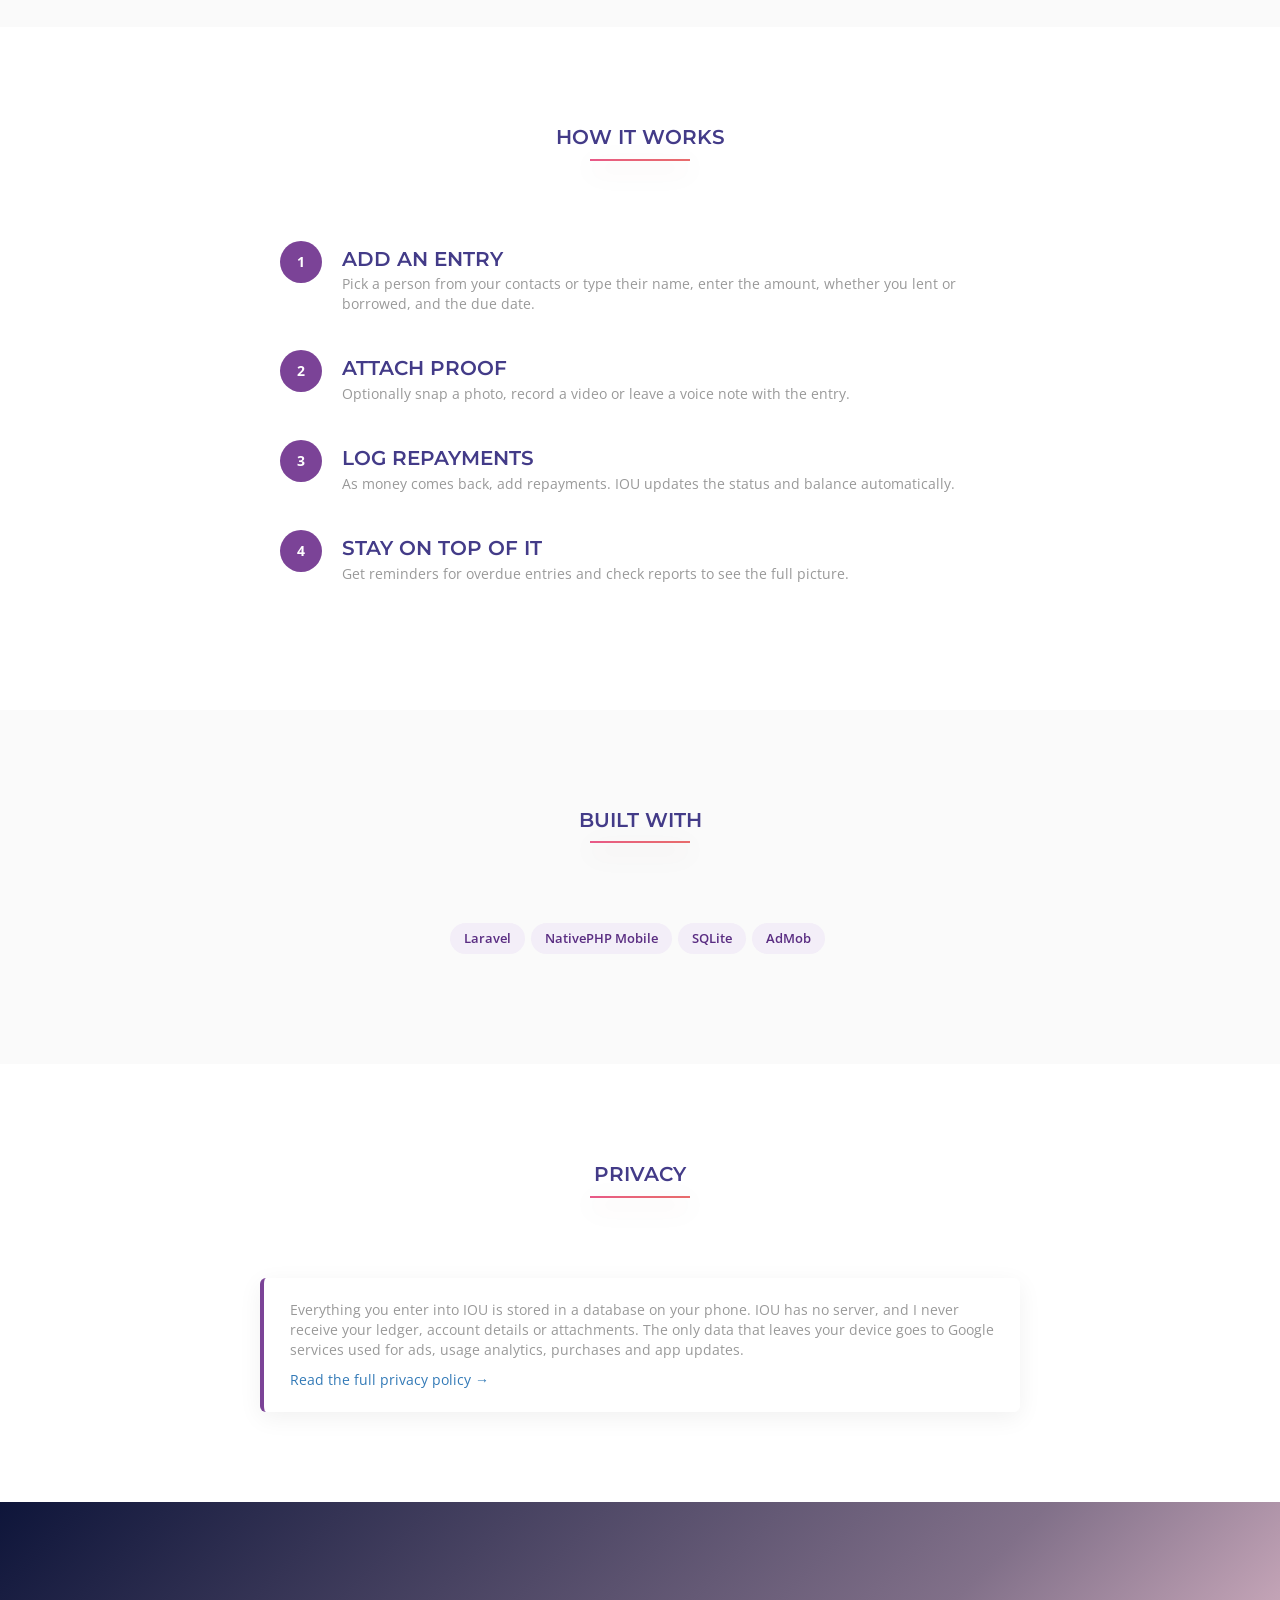
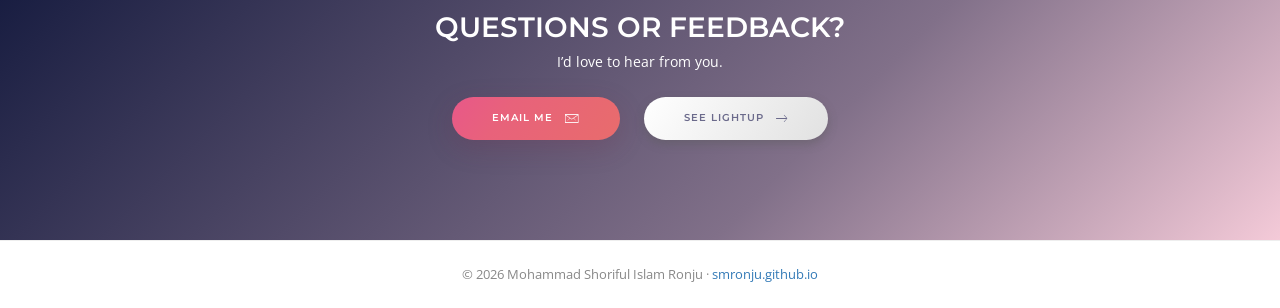
==== commit 26893f84: "IOU privacy policy: analytics is always on, no in-app opt-out" ====
--- a/iou.html
+++ b/iou.html
@@ -157,7 +157,7 @@
           <hr class="heading-devider gradient-orange">
         </div>
         <div class="privacy-note">
-          <p>Everything you enter into IOU is stored in a database on your phone. IOU has no server, and I never receive your ledger, account details or attachments. The only data that leaves your device goes to Google services used for ads, usage analytics (which you can turn off in Settings), purchases and app updates.</p>
+          <p>Everything you enter into IOU is stored in a database on your phone. IOU has no server, and I never receive your ledger, account details or attachments. The only data that leaves your device goes to Google services used for ads, usage analytics, purchases and app updates.</p>
           <p><a href="privacy-iou.html">Read the full privacy policy &rarr;</a></p>
         </div>
       </div>
